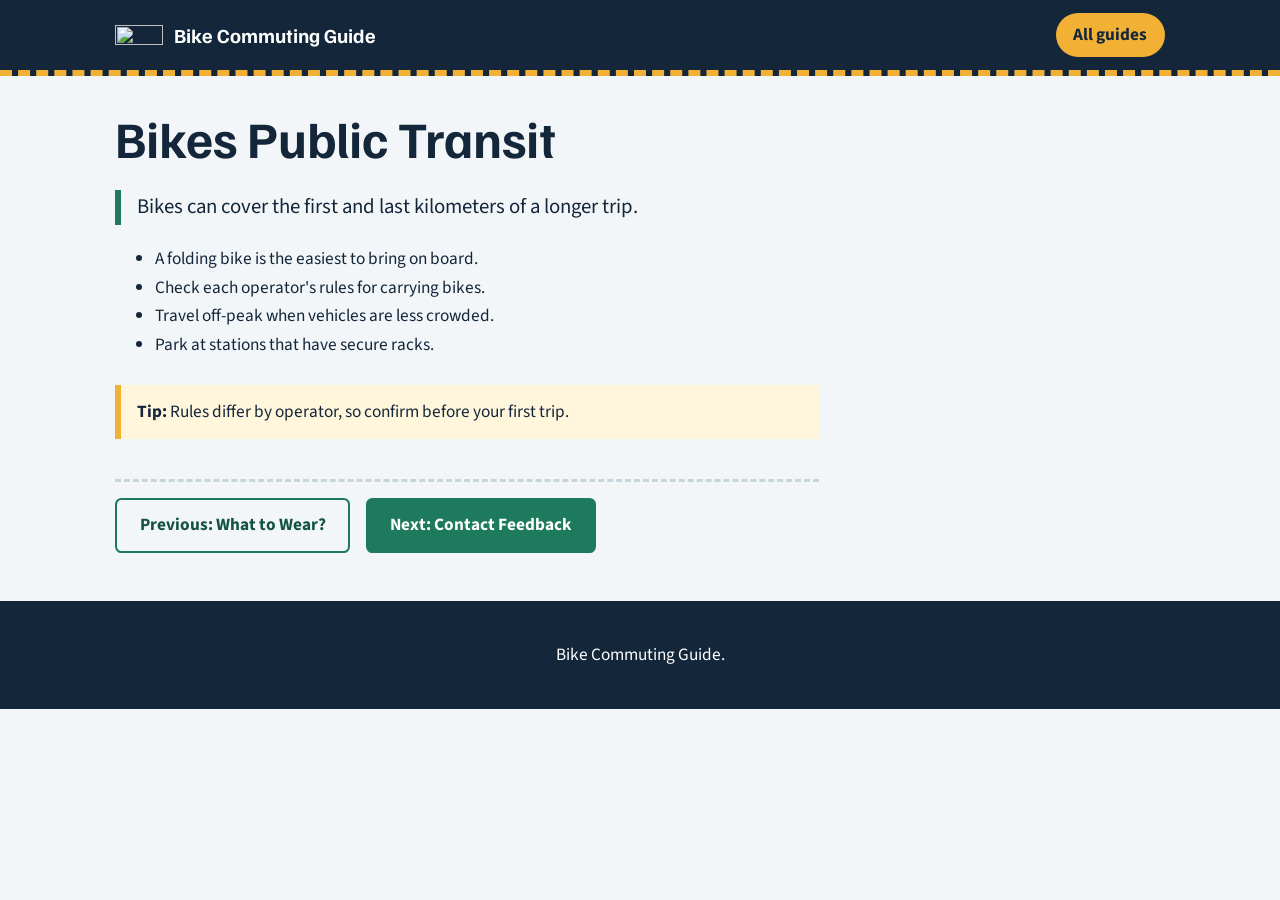
==== bike-and-transit.html @ 4c4e725e "Add files via upload" ====
<!doctype html>
<html lang="en">
  <head>
    <meta charset="UTF-8" />
    <meta name="viewport" content="width=device-width, initial-scale=1" />
    <title>Bikes Public Transit | Bike Commuting Guide</title>
    <meta name="description" content="Combine a bike with bus or train." />
    <link rel="preconnect" href="https://fonts.googleapis.com" />
    <link
      href="https://fonts.googleapis.com/css2?family=Familjen+Grotesk:wght@500;700&family=Source+Sans+3:wght@400;700&display=swap"
      rel="stylesheet"
    />
    <link rel="stylesheet" href="styles.css" />
  </head>
  <body>
    <a class="skip" href="#main">Skip to content</a>
    <header class="site-header">
      <div class="bar">
        <a class="brand" href="index.html"
          ><img src="assets/bike.svg" alt="" width="48" height="29" />Bike
          Commuting Guide</a
        >
        <nav aria-label="Main">
          <details class="menu">
            <summary>All guides</summary>
            <ul>
              <li><a href="index.html">Home</a></li>
              <li><a href="why-bike.html">Why Bike to Work or School? </a></li>
              <li><a href="choosing-bike.html">Choosing a Bike</a></li>
              <li><a href="gear.html">Essential Gear</a></li>
              <li><a href="bike-fit.html">Bike Fit Basics</a></li>
              <li><a href="route-planning.html">Planning Your Route</a></li>
              <li><a href="safety-rules.html">Road Safety Rules</a></li>
              <li><a href="hand-signals.html">Hand Signals</a></li>
              <li><a href="rainy-weather.html">Riding in the Rain</a></li>
              <li><a href="maintenance.html">Basic Maintenance</a></li>
              <li><a href="fix-flat.html">Fixing a Flat Tire</a></li>
              <li><a href="locking.html">Locking Parking</a></li>
              <li><a href="commute-clothes.html">What to Wear? </a></li>
              <li>
                <a href="bike-and-transit.html" aria-current="page"
                  >Bikes Public Transit</a
                >
              </li>
              <li><a href="contact.html">Contact Feedback</a></li>
            </ul>
          </details>
        </nav>
      </div>
    </header>
    <main id="main">
      <article class="page">
        <h1>Bikes Public Transit</h1>
        <p class="lead">
          Bikes can cover the first and last kilometers of a longer trip.
        </p>
        <ul>
          <li>A folding bike is the easiest to bring on board.</li>
          <li>Check each operator's rules for carrying bikes.</li>
          <li>Travel off-peak when vehicles are less crowded.</li>
          <li>Park at stations that have secure racks.</li>
        </ul>
        <aside class="tip">
          <strong>Tip:</strong>
          Rules differ by operator, so confirm before your first trip.
        </aside>
        <nav class="pager" aria-label="Page navigation">
          <a class="btn alt" href="commute-clothes.html"
            >Previous: What to Wear?
          </a>
          <a class="btn" href="contact.html">Next: Contact Feedback</a>
        </nav>
      </article>
    </main>
    <footer class="site-footer"><p>Bike Commuting Guide.</p></footer>
  </body>
</html>
---- styles.css ----
:root {
  --ink: #14263a;
  --paper: #f2f6f8;
  --lane: #1d7a5c;
  --lane-dark: #14533f;
  --sign: #f2b134;
  --line: #c8d4dc;
  --white: #fff;
  --head: "Familjen Grotesk", "Trebuchet MS", sans-serif;
  --body: "Source Sans 3", Verdana, sans-serif;
}
*,
*::before,
*::after {
  box-sizing: border-box;
}
body {
  margin: 0;
  font-family: var(--body);
  font-size: 1.08rem;
  line-height: 1.65;
  color: var(--ink);
  background: var(--paper);
}
h1,
h2,
h3 {
  font-family: var(--head);
  line-height: 1.2;
  margin: 0 0 0.6rem;
}
h1 {
  font-size: clamp(2rem, 5vw, 3.2rem);
}
h2 {
  font-size: 1.5rem;
  margin-top: 2rem;
}
a {
  color: var(--lane-dark);
}
a:hover {
  color: var(--ink);
}
:focus-visible {
  outline: 3px solid var(--sign);
  outline-offset: 2px;
}
.skip {
  position: absolute;
  left: -999px;
}
.skip:focus {
  left: 1rem;
  top: 1rem;
  background: var(--sign);
  padding: 0.5rem 1rem;
  z-index: 9;
}
.site-header {
  background: var(--ink);
  color: var(--white);
  border-bottom: 6px dashed var(--sign);
}
.bar {
  display: flex;
  align-items: center;
  justify-content: space-between;
  gap: 1rem;
  flex-wrap: wrap;
  max-width: 68rem;
  margin: 0 auto;
  padding: 0.8rem 1.2rem;
}
.brand {
  display: flex;
  align-items: center;
  gap: 0.7rem;
  color: var(--white);
  text-decoration: none;
  font-family: var(--head);
  font-weight: 700;
  font-size: 1.25rem;
}
.brand img {
  width: 3rem;
  height: auto;
}
.brand:hover,
.brand:focus-visible {
  color: var(--sign); /* dilaw, kita sa madilim na header */
}
.menu summary {
  cursor: pointer;
  list-style: none;
  background: var(--sign);
  color: var(--ink);
  font-weight: 700;
  padding: 0.5rem 1.1rem;
  border-radius: 2rem;
}
.menu summary::-webkit-details-marker {
  display: none;
}
.menu[open] summary {
  background: var(--white);
}
.menu[open] summary {
  font-size: 0; /* itago ang "All guides" kapag bukas */
}
.menu[open] summary::before {
  content: "✕ Close";
  font-size: 1.08rem;
}
.menu ul {
  list-style: none;
  margin: 0.6rem 0 0;
  padding: 1rem 1.2rem;
  background: var(--white);
  border-radius: 0.5rem;
  display: grid;
  grid-template-columns: repeat(3, 1fr);
  gap: 0.4rem 1.5rem;
  position: absolute;
  top: 100%;
  right: 1.2rem;
  left: 1.2rem;
  max-width: 44rem;
  margin-left: auto;
  z-index: 5;
  box-shadow: 0 6px 20px rgba(20, 38, 58, 0.25);
}
.menu a {
  display: block;
  padding: 0.3rem 0;
  text-decoration: none;
}
.menu a:hover {
  text-decoration: underline;
}
.menu a[aria-current="page"] {
  font-weight: 700;
  color: var(--ink);
}
.menu a {
  display: block;
  padding: 0.2rem 0;
}
.menu {
  position: static;
}
.bar {
  position: relative;
}
main {
  max-width: 68rem;
  margin: 0 auto;
  padding: 2rem 1.2rem 3rem;
}
.page {
  max-width: 44rem;
}
.lead {
  font-size: 1.3rem;
  border-left: 6px solid var(--lane);
  padding-left: 1rem;
}
.hero {
  display: flex;
  align-items: center;
  gap: 2rem;
  flex-wrap: wrap;
  margin-bottom: 2.5rem;
}
.hero-text {
  flex: 1 1 20rem;
}
.hero img {
  flex: 1 1 16rem;
  max-width: 26rem;
  width: 100%;
  height: auto;
}
.hero img {
  border-radius: 0.5rem;
}
.btn {
  display: inline-block;
  padding: 0.7rem 1.4rem;
  border-radius: 0.4rem;
  background: var(--lane);
  color: var(--white);
  font-weight: 700;
  text-decoration: none;
  border: 2px solid var(--lane);
  transition: background 0.2s;
}
.btn:hover,
.btn:focus-visible {
  background: var(--lane-dark);
  color: var(--white);
}
.btn.alt {
  background: transparent;
  color: var(--lane-dark);
}
.btn.alt:hover {
  background: var(--lane);
  color: var(--white);
}
.actions {
  display: flex;
  gap: 0.8rem;
  flex-wrap: wrap;
  margin-top: 1.2rem;
}
.cards {
  display: grid;
  grid-template-columns: repeat(auto-fill, minmax(15rem, 1fr));
  gap: 1rem;
  list-style: none;
  padding: 0;
}
.card a {
  display: block;
  height: 100%;
  padding: 1rem 1.1rem;
  background: var(--white);
  border-left: 6px solid var(--lane);
  text-decoration: none;
  color: var(--ink);
}
.card a:hover {
  border-left-color: var(--sign);
}
.card strong {
  font-family: var(--head);
  font-size: 1.15rem;
  display: block;
}
.tip {
  background: #fff6dc;
  border-left: 6px solid var(--sign);
  padding: 0.8rem 1rem;
  margin: 1.6rem 0;
}
dt {
  font-weight: 700;
  margin-top: 0.8rem;
}
dd {
  margin: 0 0 0 1rem;
}
table {
  border-collapse: collapse;
  width: 100%;
  background: var(--white);
}
th,
td {
  padding: 0.6rem 0.8rem;
  border-bottom: 1px solid var(--line);
  text-align: left;
}
th {
  background: var(--lane);
  color: var(--white);
}
.table-wrap {
  overflow-x: auto;
}
.pager {
  display: flex;
  justify-content: space-between;
  gap: 1rem;
  flex-wrap: wrap;
  margin-top: 2.5rem;
  padding-top: 1rem;
  border-top: 3px dashed var(--line);
}
.pager {
  justify-content: flex-start;
}
form {
  display: grid;
  gap: 1rem;
  max-width: 34rem;
}
fieldset {
  border: 2px solid var(--line);
  padding: 0.8rem 1rem;
}
input[type="text"],
input[type="email"],
textarea {
  width: 100%;
  padding: 0.6rem;
  border: 2px solid var(--line);
  font: inherit;
  border-radius: 0.3rem;
}
.site-footer {
  background: var(--ink);
  color: var(--white);
  text-align: center;
  padding: 1.4rem 1rem;
}
@media (max-width: 900px) {
  .menu ul {
    grid-template-columns: repeat(2, 1fr);
  }
}
@media (max-width: 600px) {
  body {
    font-size: 1rem;
  }
  .menu ul {
    grid-template-columns: 1fr;
  }
  .hero {
    gap: 1rem;
  }
  .btn {
    width: 100%;
    text-align: center;
  }
}
@media (prefers-reduced-motion: reduce) {
  * {
    transition: none !important;
  }
}

.bike-types {
  display: grid;
  gap: 0.7rem;
  margin-bottom: 1rem;
}
.bike-type h3 {
  font-size: 1.2rem;
  margin: 0 0 0.3rem;
}
.bike-type p {
  margin: 0;
}
.with-video {
  display: flex;
  gap: 2rem;
  align-items: flex-start;
}
.with-video .page {
  flex: 1 1 0;
  min-width: 0;
  max-width: 44rem;
}
.video-side {
  flex: 1 1 18rem;
  max-width: 22rem;
  position: sticky;
  top: 1rem;
}
.video-side h2 {
  margin-top: 0;
  font-size: 1.2rem;
}
.video-wrap {
  position: relative;
  width: 100%;
  padding-top: 56.25%;
}
.video-wrap iframe {
  position: absolute;
  top: 0;
  left: 0;
  width: 100%;
  height: 100%;
  border: 0;
  border-radius: 0.4rem;
}
.video-note {
  font-size: 0.9rem;
  margin: 0.6rem 0 0;
}
@media (max-width: 900px) {
  .with-video {
    flex-direction: column;
    gap: 0;
  }
  .video-side {
    position: static;
    max-width: 44rem;
    width: 100%;
    margin-top: 2rem;
  }
}
.video-wrap video {
  position: absolute;
  top: 0;
  left: 0;
  width: 100%;
  height: 100%;
  object-fit: contain;
  background: #000;
  border-radius: 0.4rem;
}
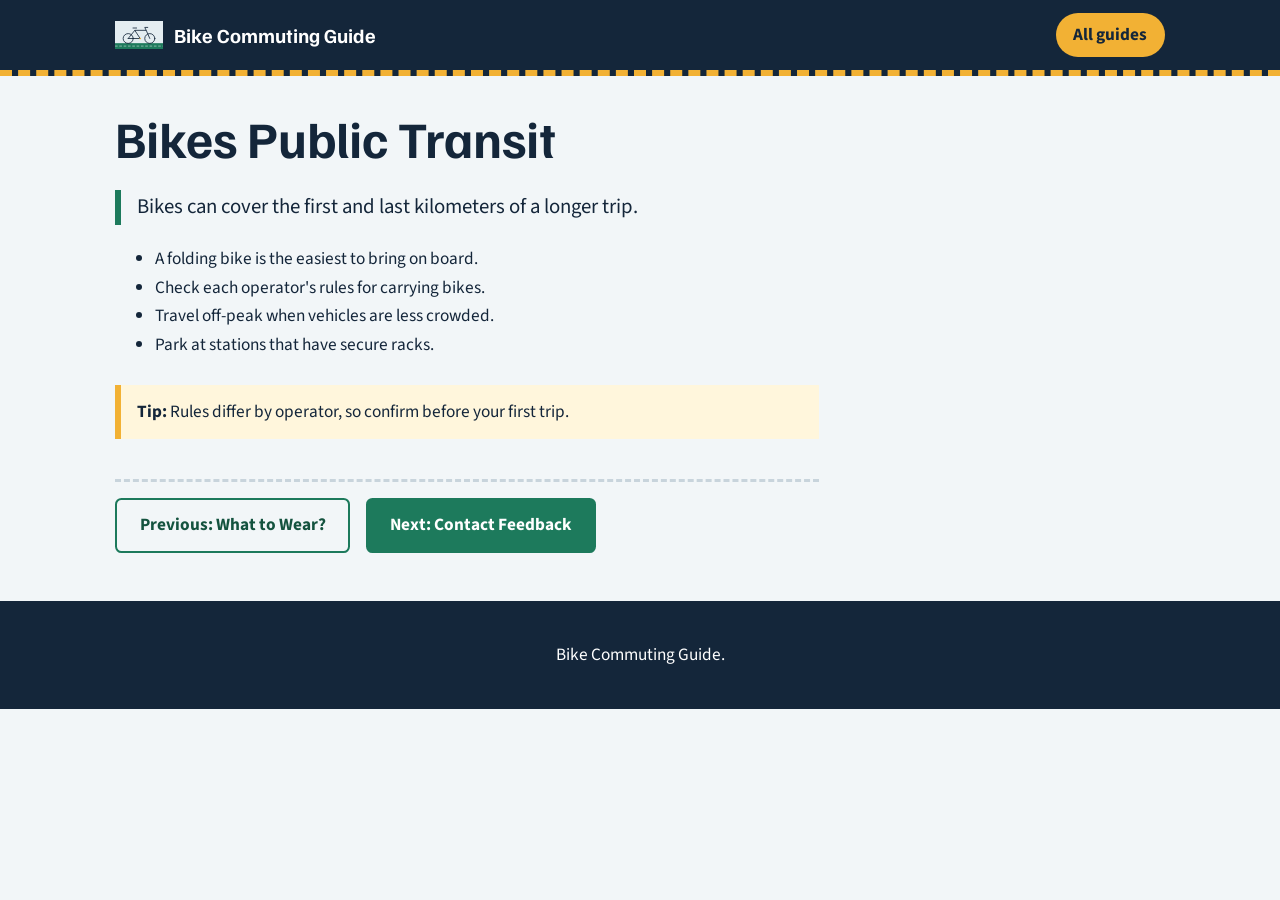
==== commit cd9e878e: "Update bike-and-transit.html" ====
--- a/bike-and-transit.html
+++ b/bike-and-transit.html
@@ -17,7 +17,7 @@
     <header class="site-header">
       <div class="bar">
         <a class="brand" href="index.html"
-          ><img src="assets/bike.svg" alt="" width="48" height="29" />Bike
+          ><img src="bike.svg" alt="" width="48" height="29" />Bike
           Commuting Guide</a
         >
         <nav aria-label="Main">
